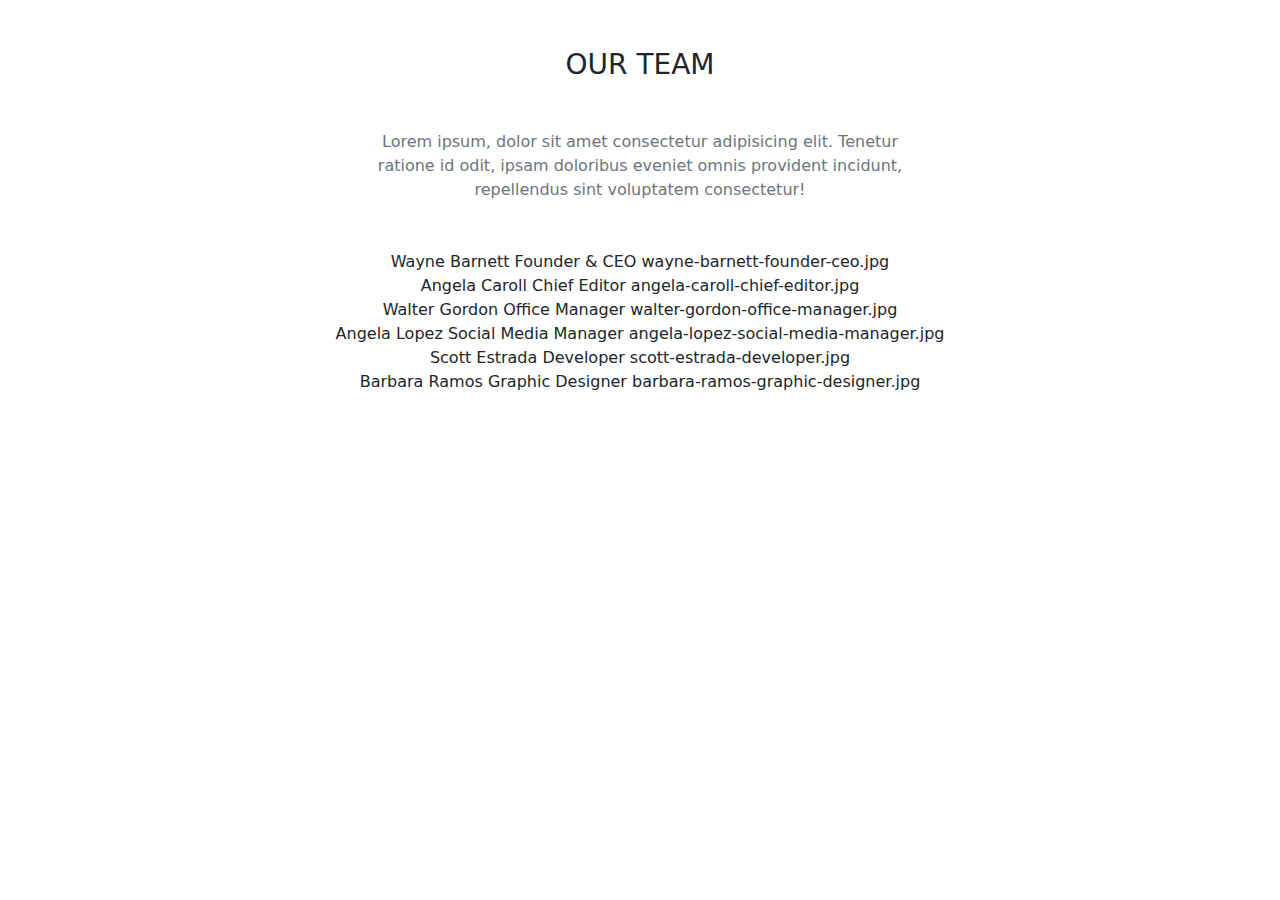
==== bonus/index.html @ 63c9c015 "[BONUS] started bonus, Defined a function to create the column that will host the card" ====
<!DOCTYPE html>
<html lang="en">
<head>
    <meta charset="UTF-8">
    <meta name="viewport" content="width=device-width, initial-scale=1.0">
    <link href="https://cdn.jsdelivr.net/npm/bootstrap@5.3.3/dist/css/bootstrap.min.css" rel="stylesheet" integrity="sha384-QWTKZyjpPEjISv5WaRU9OFeRpok6YctnYmDr5pNlyT2bRjXh0JMhjY6hW+ALEwIH" crossorigin="anonymous">
    <link rel="stylesheet" href="./css/style.css">
    <title>Our Team</title>
</head>
<body>
    <header class="mb-5">
        <div class="container">
            <h3 class="text-center my-5">OUR TEAM</h3>
            <p class="text-center w-50 m-auto text-secondary">Lorem ipsum, dolor sit amet consectetur adipisicing elit. Tenetur ratione id odit, ipsam doloribus eveniet omnis provident incidunt, repellendus sint voluptatem consectetur!</p>
        </div>
    </header>
    <main>
        <div class="container">
            <div class="row">
                <div id="cardContainer" class="text-center">
        
                </div>
            </div>
        </div>
    </main>
    <script src="./js/script.js"></script>
</body>
</html>
---- bonus/css/style.css ----
*{
    margin: 0;
    padding: 0;
    box-sizing: border-box;
}
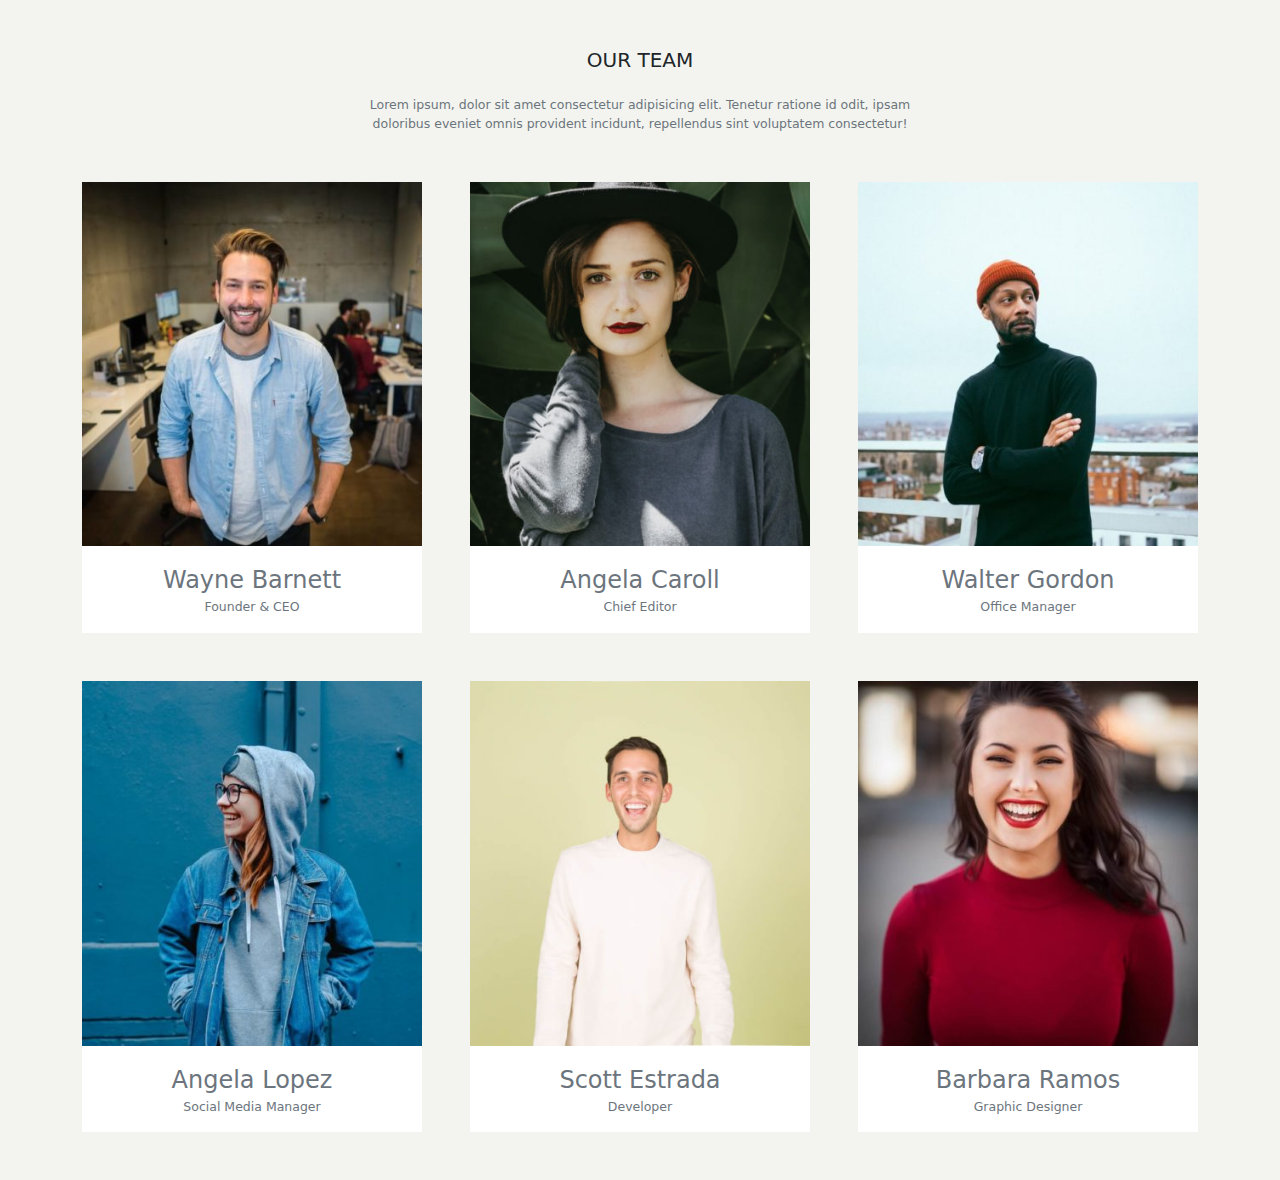
==== commit ff6682b4: "[BONUS] completed" ====
--- a/bonus/index.html
+++ b/bonus/index.html
@@ -5,22 +5,18 @@
     <meta name="viewport" content="width=device-width, initial-scale=1.0">
     <link href="https://cdn.jsdelivr.net/npm/bootstrap@5.3.3/dist/css/bootstrap.min.css" rel="stylesheet" integrity="sha384-QWTKZyjpPEjISv5WaRU9OFeRpok6YctnYmDr5pNlyT2bRjXh0JMhjY6hW+ALEwIH" crossorigin="anonymous">
     <link rel="stylesheet" href="./css/style.css">
-    <title>Our Team</title>
+    <title>Our Team BONUS</title>
 </head>
 <body>
     <header class="mb-5">
         <div class="container">
-            <h3 class="text-center my-5">OUR TEAM</h3>
-            <p class="text-center w-50 m-auto text-secondary">Lorem ipsum, dolor sit amet consectetur adipisicing elit. Tenetur ratione id odit, ipsam doloribus eveniet omnis provident incidunt, repellendus sint voluptatem consectetur!</p>
+            <h5 class="text-center mt-5 mb-4">OUR TEAM</h5>
+            <p class="text-center w-50 m-auto text-secondary p-custom-header">Lorem ipsum, dolor sit amet consectetur adipisicing elit. Tenetur ratione id odit, ipsam doloribus eveniet omnis provident incidunt, repellendus sint voluptatem consectetur!</p>
         </div>
     </header>
-    <main>
+    <main class="mb-5">
         <div class="container">
-            <div class="row">
-                <div id="cardContainer" class="text-center">
-        
-                </div>
-            </div>
+            <div id="cardContainer" class="text-center row g-5"></div>
         </div>
     </main>
     <script src="./js/script.js"></script>
--- a/bonus/css/style.css
+++ b/bonus/css/style.css
@@ -3,3 +3,21 @@
     padding: 0;
     box-sizing: border-box;
 }
+
+body{
+    background-color: #F3F4EF;
+
+}
+
+.p-custom-header{
+    font-size: 12.5px;
+}
+
+.custom-card{
+    background-color: #fff;
+    transition: all .25s;
+}
+
+.custom-card:hover{
+    transform: scale(1.05);
+}
